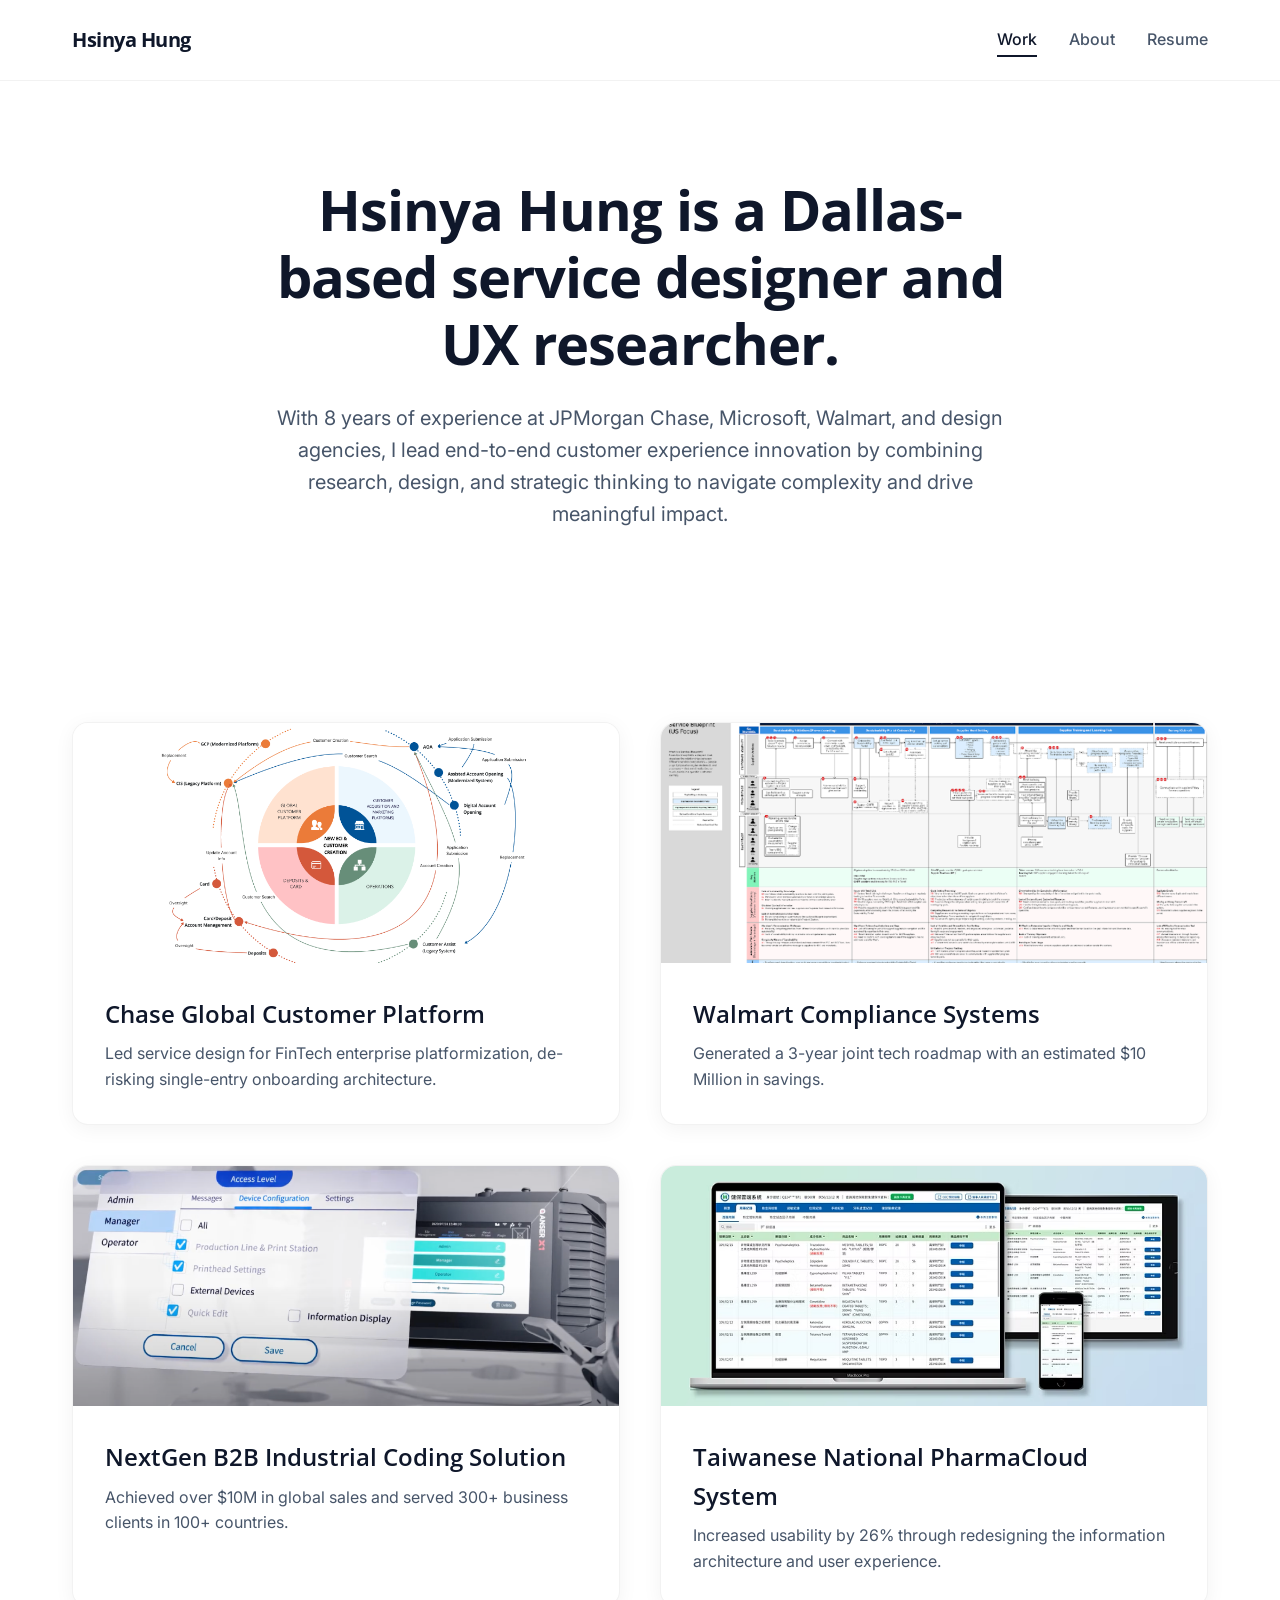
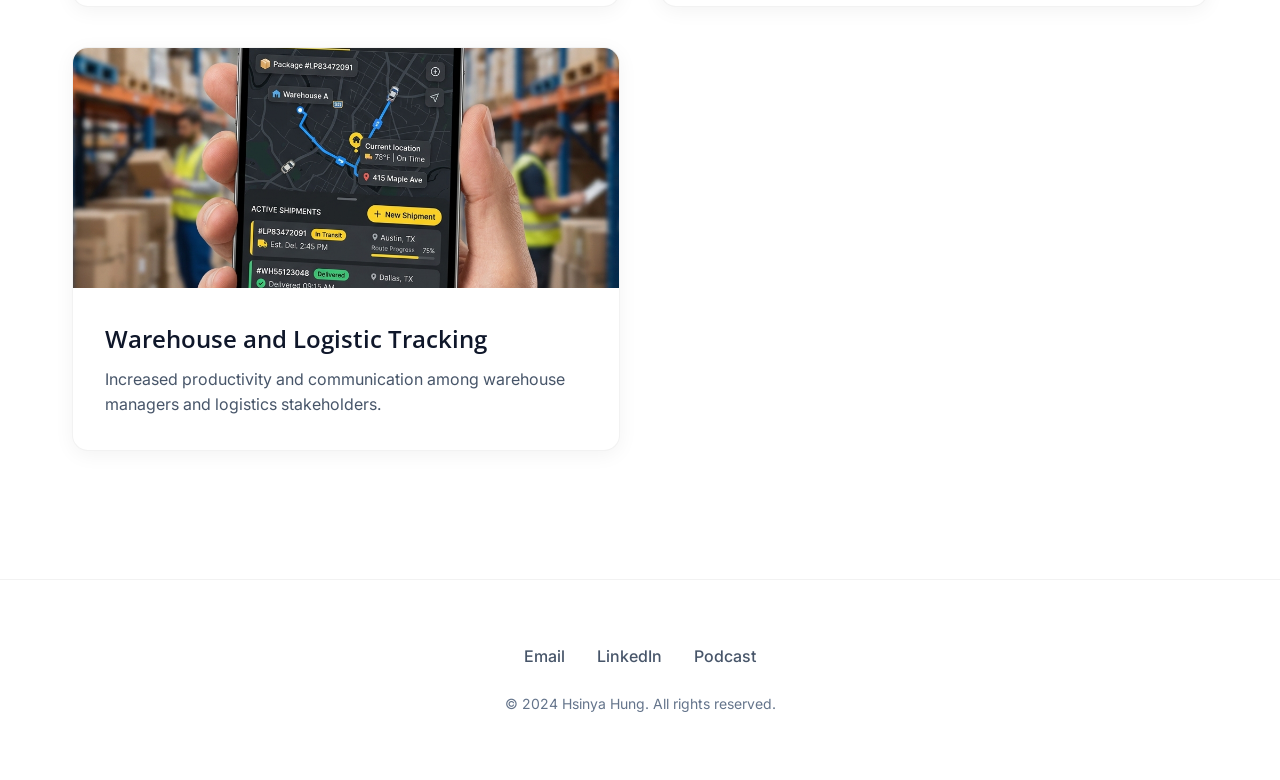
==== index.html @ bfd53eb6 "Update PharmaCloud project thumbnail" ====
<!DOCTYPE html>
<html lang="en">

<head>
    <meta charset="UTF-8">
    <meta name="viewport" content="width=device-width, initial-scale=1.0">
    <title>Hsinya Hung | Portfolio Website</title>
    <meta name="description" content="Hsinya Hung - Mixed-methods UX researcher and strategist.">
    <link rel="stylesheet" href="styles.css">
</head>

<body>
    <header>
        <div class="nav-container">
            <a href="index.html" class="logo">Hsinya Hung</a>
            <nav class="nav-links">
                <a href="index.html" class="active">Work</a>
                <a href="about.html">About</a>
                <a href="https://drive.google.com/file/d/1snLUCHwC4ZT3te1yVTYGk35-PW96YWZs/view?usp=sharing"
                    target="_blank" rel="noopener noreferrer">Resume</a>
            </nav>
        </div>
    </header>

    <main>
        <section class="hero fade-in">
            <h1>Hsinya Hung is a Dallas-based service designer and UX researcher.</h1>
            <p>With 8 years of experience at JPMorgan Chase, Microsoft, Walmart, and design agencies, I lead end-to-end
                customer experience innovation by combining research, design, and strategic thinking to navigate
                complexity and drive meaningful impact.</p>
        </section>

        <section class="container fade-in">
            <div class="portfolio-grid">
                <!-- Project 6: UCI Strategy -->
                <a href="uci-strategy.html" class="project-card">
                    <img src="assets/chase-gcp.png" alt="Chase Global Customer Platform" class="project-image">
                    <div class="project-content">
                        <h3 class="project-title">Chase Global Customer Platform</h3>
                        <p class="project-desc">Led service design for FinTech enterprise platformization, de-risking
                            single-entry onboarding architecture.</p>
                    </div>
                </a>

                <!-- Project 1 -->
                <a href="https://drive.google.com/file/d/1PjxdSar1yZKbHIaFroYJktK1mLUILFM4/view?usp=sharing" class="project-card" target="_blank">
                    <img src="assets/walmart-compliance.png" alt="Walmart Compliance Systems" class="project-image">
                    <div class="project-content">
                        <h3 class="project-title">Walmart Compliance Systems</h3>
                        <p class="project-desc">Generated a 3-year joint tech roadmap with an estimated $10 Million in
                            savings.</p>
                    </div>
                </a>



                <!-- Project 3 -->
                <a href="https://drive.google.com/file/d/1v_zuG3N-rUSmwX8KwniSmXujkf8TJ2_b/view?usp=sharing" target="_blank"
                    class="project-card">
                    <img src="assets/Anser X1 Coding.png" alt="Redesigning the NextGen B2B Industrial Coding Solution"
                        class="project-image">
                    <div class="project-content">
                        <h3 class="project-title">NextGen B2B Industrial Coding Solution</h3>
                        <p class="project-desc">Achieved over $10M in global sales and served 300+ business clients in
                            100+ countries.</p>
                    </div>
                </a>

                <!-- Project 4 -->
                <a href="https://hsinya0126.wixsite.com/mysite/nhi-pharmacloud-medicine-system" class="project-card">
                    <img src="assets/NHI PharmaCloud.png"
                        alt="Improving Usability of the Taiwanese National PharmaCloud System" class="project-image">
                    <div class="project-content">
                        <h3 class="project-title">Taiwanese National PharmaCloud System</h3>
                        <p class="project-desc">Increased usability by 26% through redesigning the information
                            architecture and user experience.</p>
                    </div>
                </a>

                <!-- Project 5 -->
                <a href="https://hsinya0126.wixsite.com/mysite/logistic-tracking-system-design" class="project-card">
                    <img src="assets/project5.png" alt="Building Mobile Solutions for Warehouse and Logistic Tracking"
                        class="project-image">
                    <div class="project-content">
                        <h3 class="project-title">Warehouse and Logistic Tracking</h3>
                        <p class="project-desc">Increased productivity and communication among warehouse managers and
                            logistics stakeholders.</p>
                    </div>
                </a>
            </div>
        </section>
    </main>

    <footer>
        <div class="social-links">
            <a href="mailto:hsinya0126@gmail.com">Email</a>
            <a href="https://www.linkedin.com/in/hsinya-hung/" target="_blank" rel="noopener noreferrer">LinkedIn</a>
            <a href="https://podcasts.apple.com/tw/podcast/%E8%A8%AD%E8%A8%88%E9%81%8A%E7%89%A7-design-nomads/id1508967934"
                target="_blank" rel="noopener noreferrer">Podcast</a>
        </div>
        <p class="copyright">&copy; 2024 Hsinya Hung. All rights reserved.</p>
    </footer>

    <script src="script.js"></script>
</body>

</html>
---- styles.css ----
@import url('https://fonts.googleapis.com/css2?family=Inter:wght@300;400;500;600;700&family=Open+Sans:wght@400;600;700&display=swap');

:root {
  --primary-color: #0f172a; /* Slate 900 */
  --secondary-color: #475569; /* Slate 600 */
  --bg-color: #ffffff;
  --bg-subtle: #f8fafc; /* Slate 50 */
  --accent-color: #3b82f6; /* Blue 500 */
  --text-main: #0f172a;
  --text-muted: #64748b;
  --transition: all 0.3s cubic-bezier(0.4, 0, 0.2, 1);
  --max-width: 1200px;
}

* {
  box-sizing: border-box;
  margin: 0;
  padding: 0;
}

html {
  scroll-behavior: smooth;
}

body {
  font-family: 'Inter', sans-serif;
  background-color: var(--bg-color);
  color: var(--text-main);
  line-height: 1.6;
  -webkit-font-smoothing: antialiased;
}

a {
  color: inherit;
  text-decoration: none;
  transition: var(--transition);
}

ul {
  list-style: none;
}

img {
  max-width: 100%;
  height: auto;
  display: block;
}

/* Header & Navigation */
header {
  position: fixed;
  top: 0;
  left: 0;
  width: 100%;
  background: rgba(255, 255, 255, 0.9);
  backdrop-filter: blur(10px);
  z-index: 1000;
  border-bottom: 1px solid rgba(0, 0, 0, 0.05);
}

.nav-container {
  display: flex;
  justify-content: space-between;
  align-items: center;
  max-width: var(--max-width);
  margin: 0 auto;
  padding: 1.5rem 2rem;
}

.logo {
  font-family: 'Open Sans', sans-serif;
  font-size: 1.25rem;
  font-weight: 700;
  letter-spacing: -0.5px;
}

.nav-links {
  display: flex;
  gap: 2rem;
}

.nav-links a {
  font-weight: 500;
  font-size: 1rem;
  color: var(--secondary-color);
  position: relative;
}

.nav-links a:hover, .nav-links a.active {
  color: var(--primary-color);
}

.nav-links a::after {
  content: '';
  position: absolute;
  width: 0;
  height: 2px;
  bottom: -4px;
  left: 0;
  background-color: var(--primary-color);
  transition: var(--transition);
}

.nav-links a:hover::after, .nav-links a.active::after {
  width: 100%;
}

/* Main Layout */
main {
  padding-top: 5rem;
}

.container {
  max-width: var(--max-width);
  margin: 0 auto;
  padding: 4rem 2rem;
}

/* Hero Section */
.hero {
  padding: 6rem 2rem;
  max-width: 800px;
  margin: 0 auto;
  text-align: center;
}

.hero h1 {
  font-family: 'Open Sans', sans-serif;
  font-size: 3.5rem;
  font-weight: 700;
  line-height: 1.2;
  margin-bottom: 1.5rem;
  letter-spacing: -1px;
}

.hero p {
  font-size: 1.25rem;
  color: var(--secondary-color);
  margin-bottom: 2rem;
}

/* Portfolio Section */
.portfolio-grid {
  display: grid;
  grid-template-columns: repeat(2, 1fr);
  gap: 2.5rem;
}

.project-card {
  background: var(--bg-color);
  border-radius: 16px;
  overflow: hidden;
  box-shadow: 0 4px 20px rgba(0, 0, 0, 0.05);
  transition: var(--transition);
  cursor: pointer;
  border: 1px solid rgba(0, 0, 0, 0.05);
}

.project-card:hover {
  transform: translateY(-8px);
  box-shadow: 0 12px 30px rgba(0, 0, 0, 0.1);
}

.project-image {
  width: 100%;
  height: 240px;
  object-fit: cover;
  background-color: var(--bg-subtle);
}

.project-content {
  padding: 2rem;
}

.project-title {
  font-family: 'Open Sans', sans-serif;
  font-size: 1.5rem;
  font-weight: 600;
  margin-bottom: 0.5rem;
}

.project-desc {
  color: var(--secondary-color);
  font-size: 1rem;
}

/* About Page */
.about-hero {
  display: grid;
  grid-template-columns: 1fr 1fr;
  gap: 4rem;
  align-items: center;
}

.about-text h1 {
  font-family: 'Open Sans', sans-serif;
  font-size: 3rem;
  margin-bottom: 1.5rem;
  letter-spacing: -1px;
}

.about-text p {
  font-size: 1.125rem;
  color: var(--secondary-color);
  margin-bottom: 1.5rem;
}

.about-image {
  border-radius: 20px;
  overflow: hidden;
  box-shadow: 0 20px 40px rgba(0,0,0,0.1);
}

/* Skills Section */
.skills-section {
  padding: 4rem 0;
  border-top: 1px solid rgba(0,0,0,0.1);
  margin-top: 4rem;
}

.skills-grid {
  display: grid;
  grid-template-columns: repeat(auto-fit, minmax(200px, 1fr));
  gap: 3rem;
  margin-top: 3rem;
}

.skill-category h3 {
  font-family: 'Open Sans', sans-serif;
  font-size: 1.25rem;
  font-weight: 600;
  margin-bottom: 1.5rem;
  color: var(--primary-color);
  text-transform: uppercase;
  letter-spacing: 1px;
  font-size: 0.875rem;
}

.skill-category ul li {
  color: var(--secondary-color);
  margin-bottom: 0.75rem;
}

/* Footer */
footer {
  padding: 4rem 2rem;
  text-align: center;
  border-top: 1px solid rgba(0, 0, 0, 0.05);
  margin-top: 4rem;
}

.social-links {
  display: flex;
  justify-content: center;
  gap: 2rem;
  margin-bottom: 1.5rem;
}

.social-links a {
  font-weight: 500;
  color: var(--secondary-color);
}

.social-links a:hover {
  color: var(--primary-color);
}

.copyright {
  color: var(--text-muted);
  font-size: 0.875rem;
}

/* Responsive */
@media (max-width: 768px) {
  .hero h1 {
    font-size: 2.5rem;
  }
  .about-hero {
    grid-template-columns: 1fr;
  }
  .nav-links {
    display: none; /* Add a hamburger menu in script later if needed */
  }
  .portfolio-grid {
    grid-template-columns: 1fr;
  }
}

/* Animations */
.fade-in {
  opacity: 0;
  transform: translateY(20px);
  transition: opacity 0.6s ease-out, transform 0.6s ease-out;
}

.fade-in.visible {
  opacity: 1;
  transform: translateY(0);
}

/* Case Study Styles */
.case-study-content {
  max-width: 800px;
  margin: 0 auto;
}

.case-study-header {
  margin-bottom: 3rem;
  text-align: center;
}

.case-study-header h1 {
  font-family: 'Open Sans', sans-serif;
  font-size: 2.5rem;
  margin-bottom: 1rem;
  line-height: 1.2;
}

.case-study-meta {
  color: var(--secondary-color);
  font-size: 1.125rem;
  margin-bottom: 2rem;
}

.case-study-hero-img {
  width: 100%;
  border-radius: 16px;
  box-shadow: 0 10px 30px rgba(0,0,0,0.1);
  margin-bottom: 3rem;
}

.case-study-body h2 {
  font-family: 'Open Sans', sans-serif;
  font-size: 2rem;
  color: var(--primary-color);
  margin-top: 3rem;
  margin-bottom: 1rem;
}

.case-study-body h3 {
  font-family: 'Open Sans', sans-serif;
  font-size: 1.5rem;
  color: var(--primary-color);
  margin-top: 2rem;
  margin-bottom: 1rem;
}

.case-study-body p {
  margin-bottom: 1.5rem;
  font-size: 1.125rem;
  color: var(--secondary-color);
}

.case-study-body ul {
  list-style: disc;
  margin-left: 1.5rem;
  margin-bottom: 2rem;
}

.case-study-body li {
  margin-bottom: 0.75rem;
  font-size: 1.125rem;
  color: var(--secondary-color);
}

.case-study-table {
  width: 100%;
  border-collapse: collapse;
  margin-top: 2rem;
  margin-bottom: 3rem;
}

.case-study-table th, .case-study-table td {
  border: 1px solid rgba(0,0,0,0.1);
  padding: 1rem;
  text-align: left;
}

.case-study-table th {
  background-color: var(--bg-subtle);
  font-family: 'Open Sans', sans-serif;
  font-weight: 600;
  color: var(--primary-color);
}

.table-responsive {
  overflow-x: auto;
}
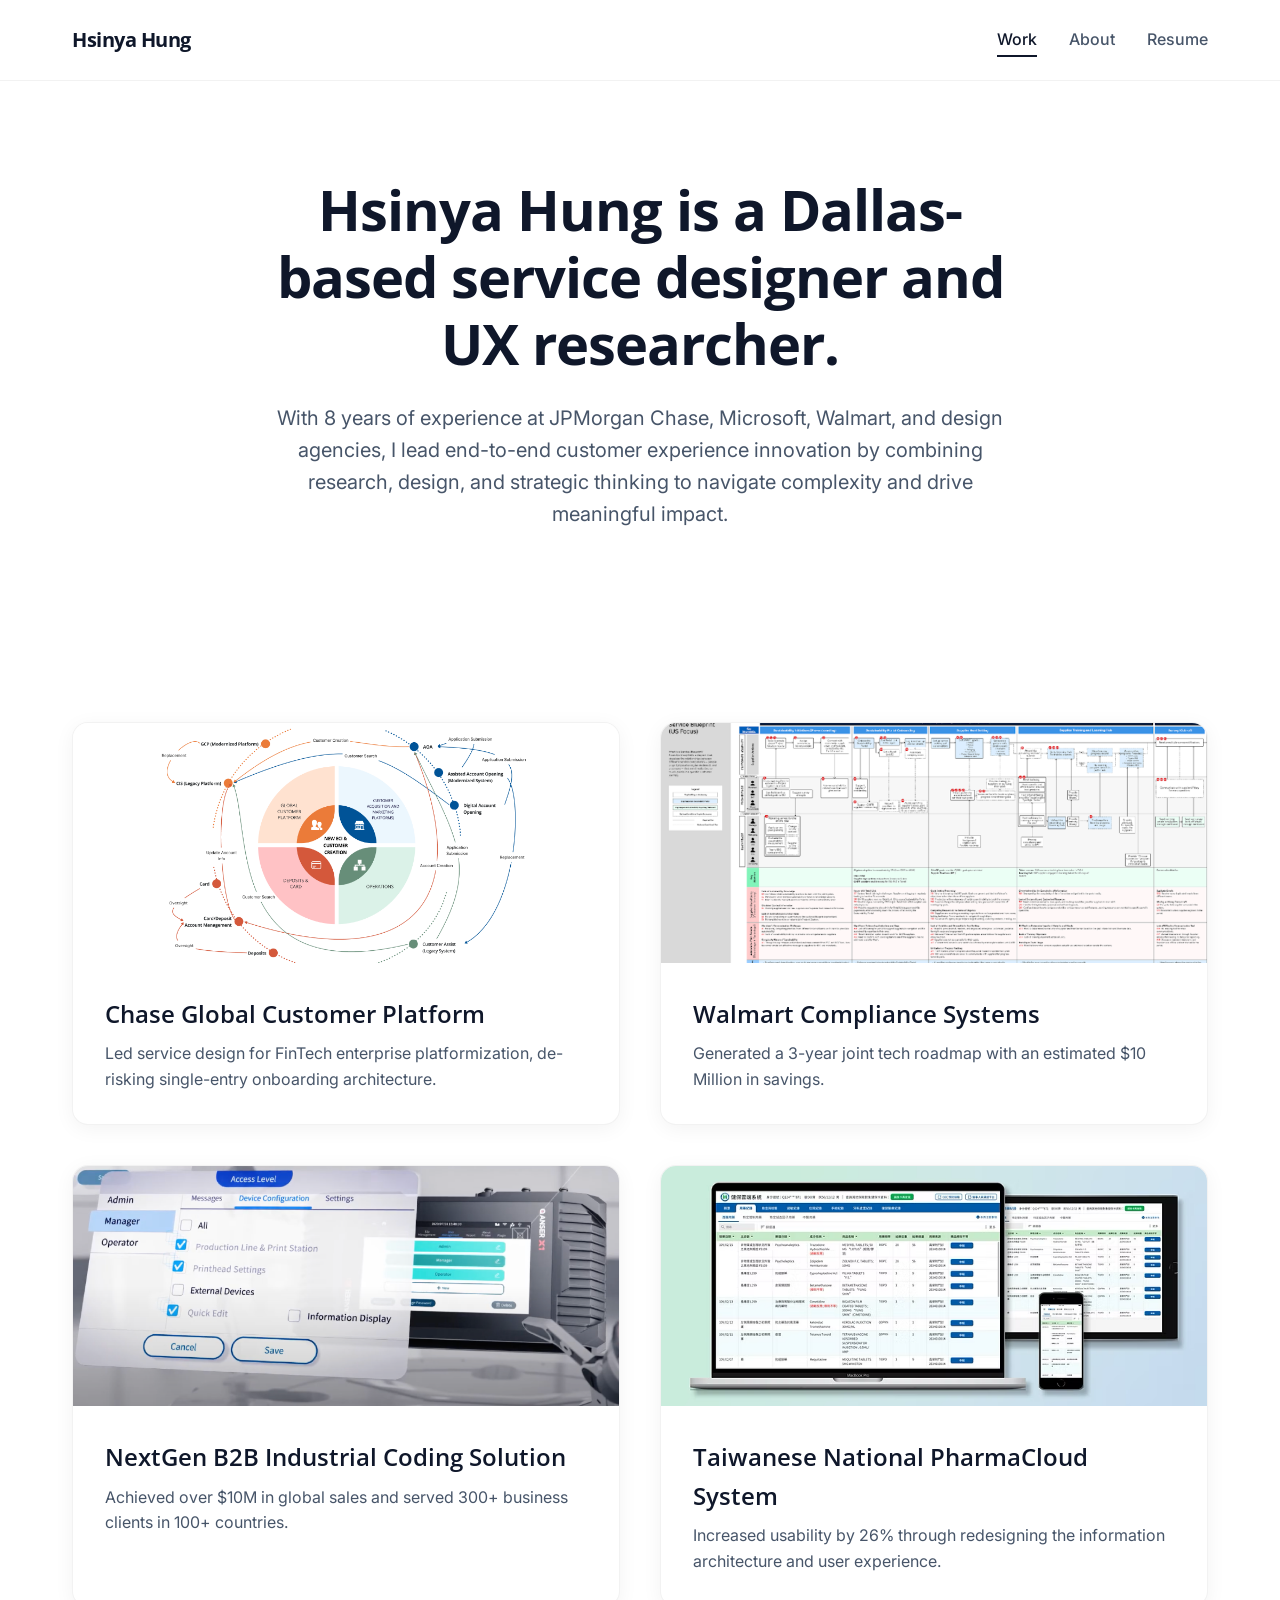
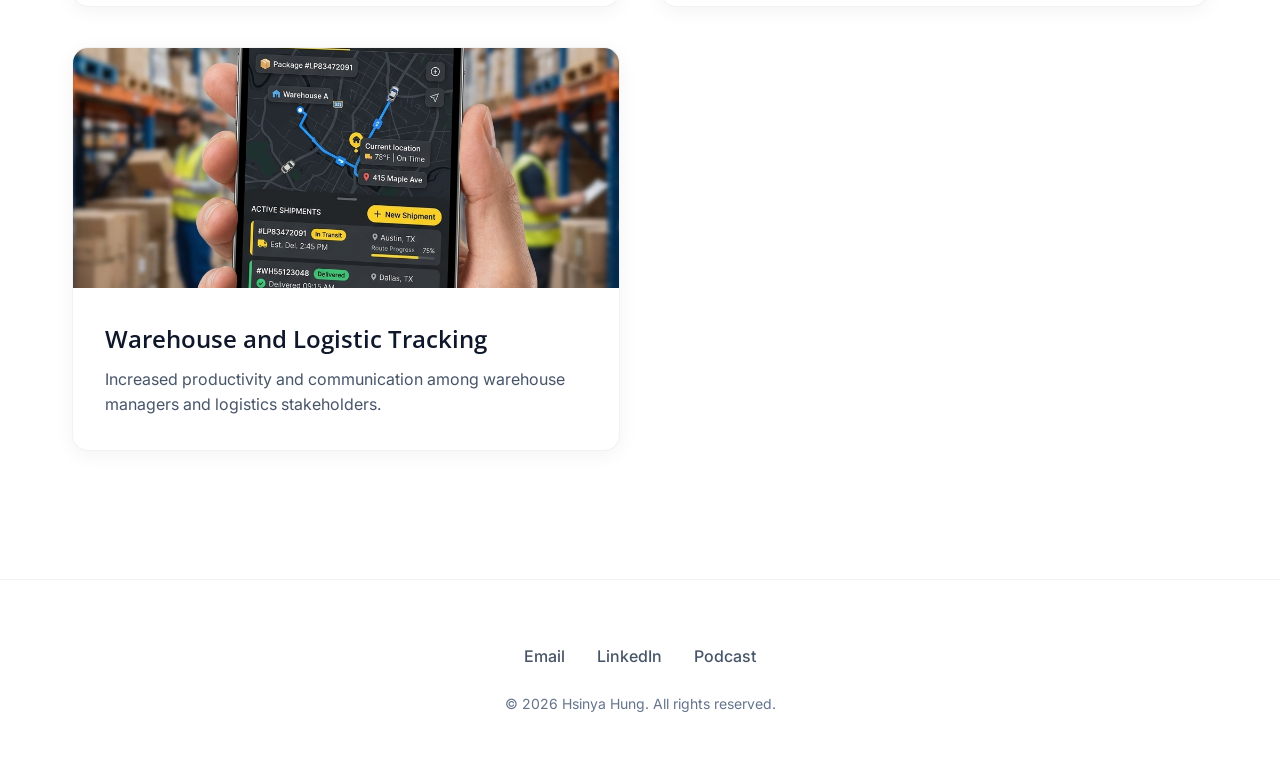
==== commit 4fc43d93: "Update copyright year to 2026" ====
--- a/index.html
+++ b/index.html
@@ -98,7 +98,7 @@
             <a href="https://podcasts.apple.com/tw/podcast/%E8%A8%AD%E8%A8%88%E9%81%8A%E7%89%A7-design-nomads/id1508967934"
                 target="_blank" rel="noopener noreferrer">Podcast</a>
         </div>
-        <p class="copyright">&copy; 2024 Hsinya Hung. All rights reserved.</p>
+        <p class="copyright">&copy; 2026 Hsinya Hung. All rights reserved.</p>
     </footer>
 
     <script src="script.js"></script>
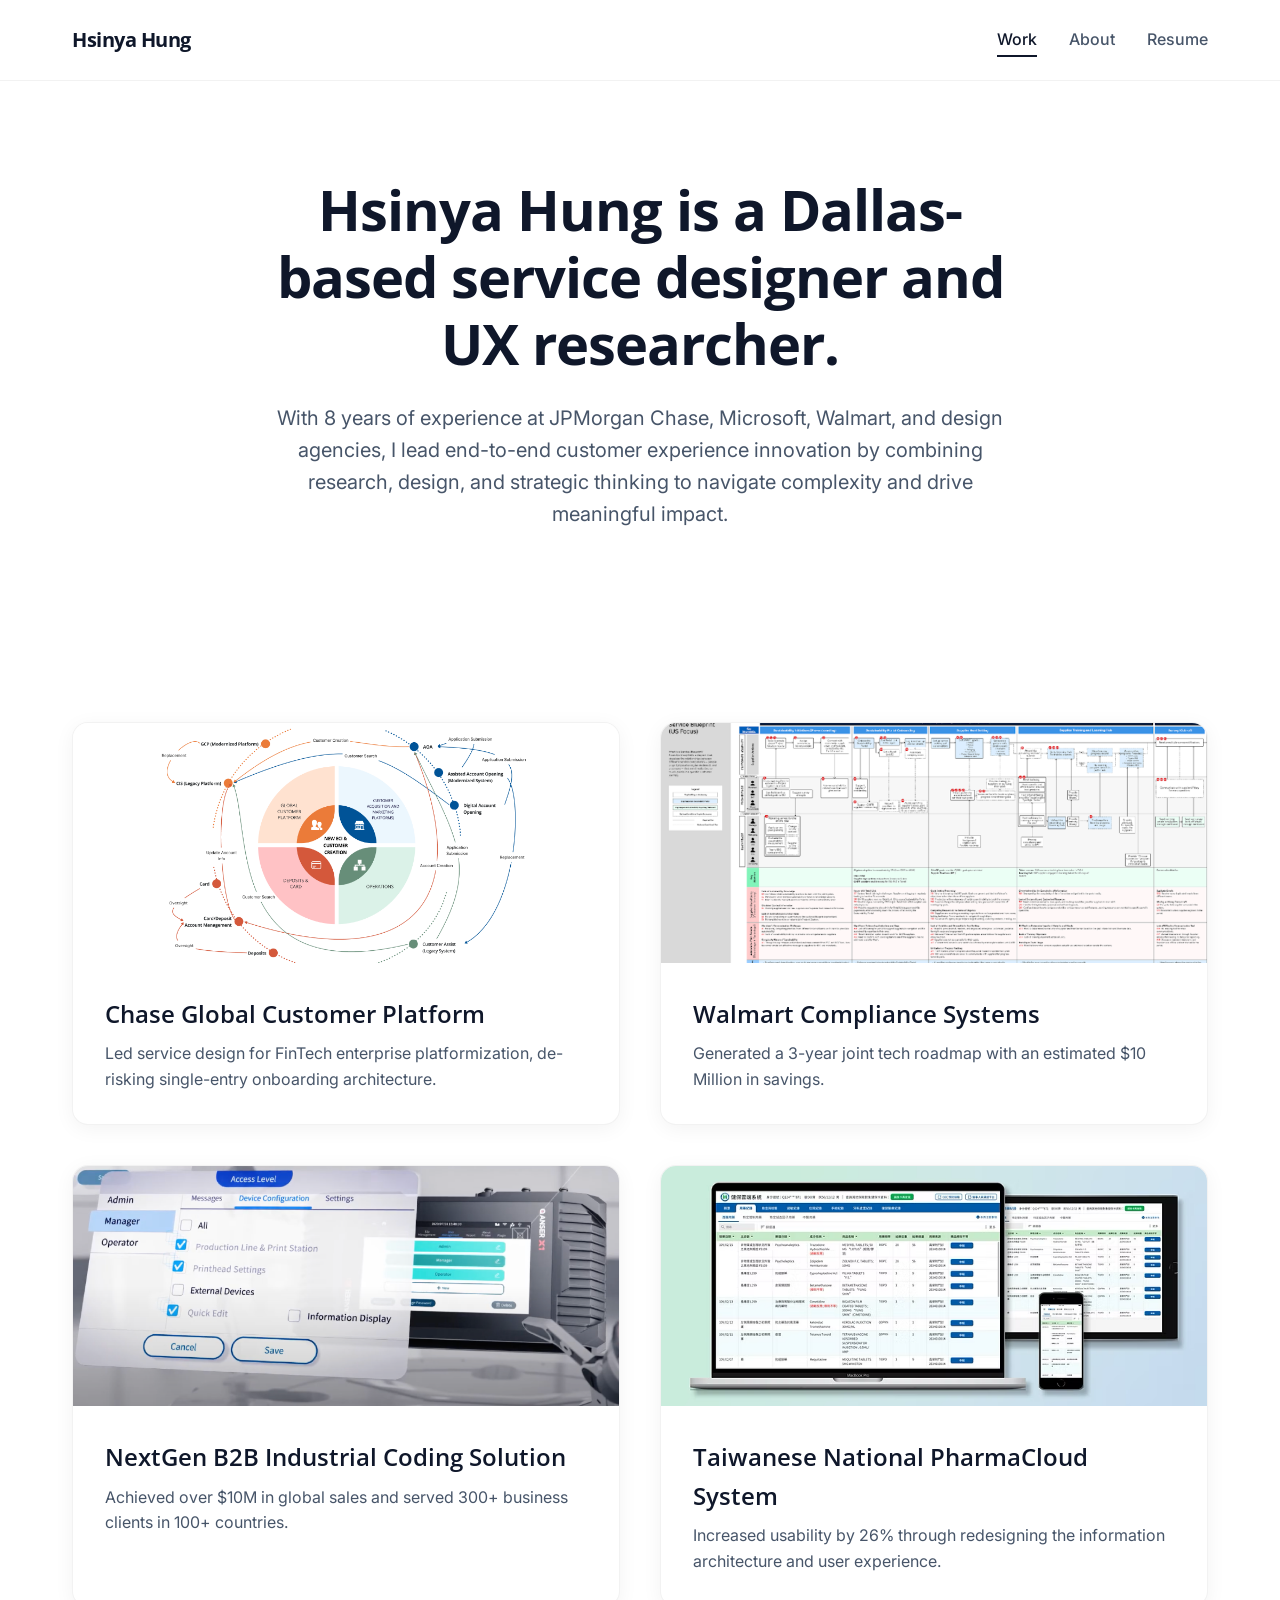
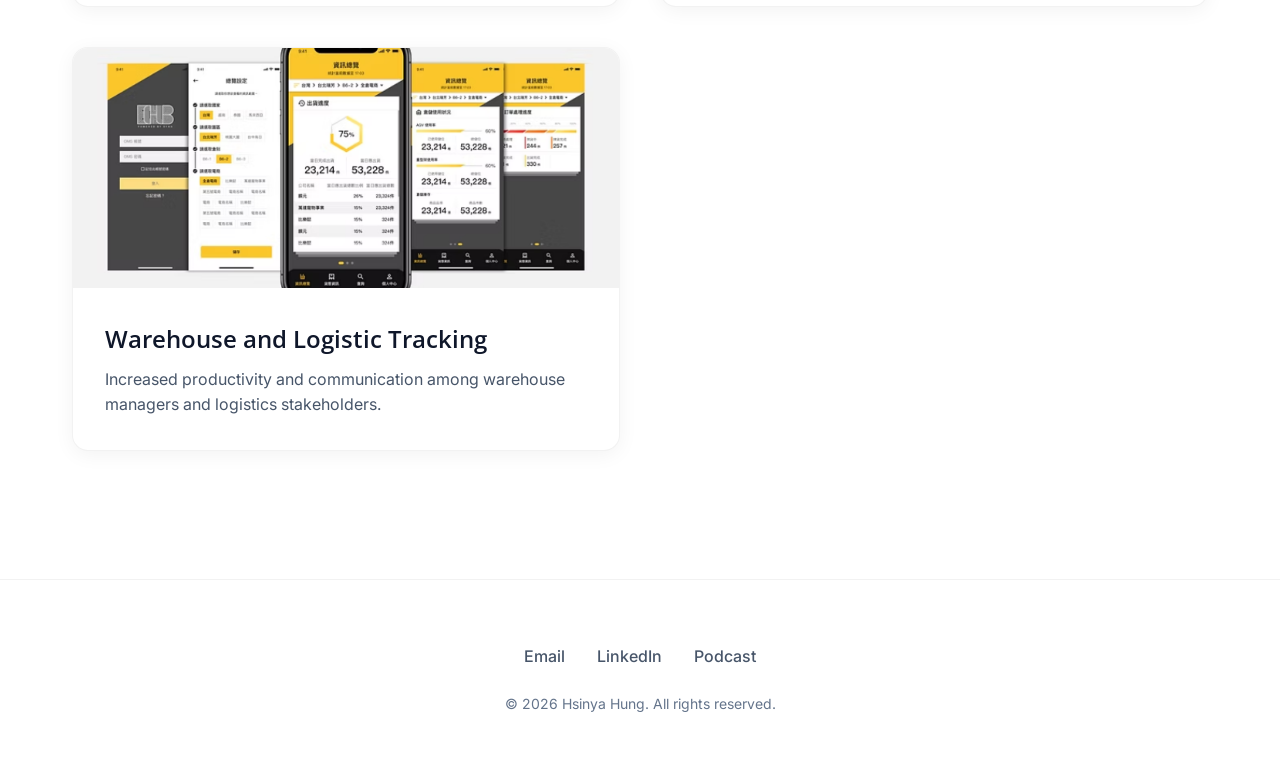
==== commit ae9137f7: "Update Warehouse and Logistic Tracking thumbnail" ====
--- a/index.html
+++ b/index.html
@@ -79,7 +79,7 @@
 
                 <!-- Project 5 -->
                 <a href="https://hsinya0126.wixsite.com/mysite/logistic-tracking-system-design" class="project-card">
-                    <img src="assets/project5.png" alt="Building Mobile Solutions for Warehouse and Logistic Tracking"
+                    <img src="assets/warehouse and logistic tracking.png" alt="Building Mobile Solutions for Warehouse and Logistic Tracking"
                         class="project-image">
                     <div class="project-content">
                         <h3 class="project-title">Warehouse and Logistic Tracking</h3>
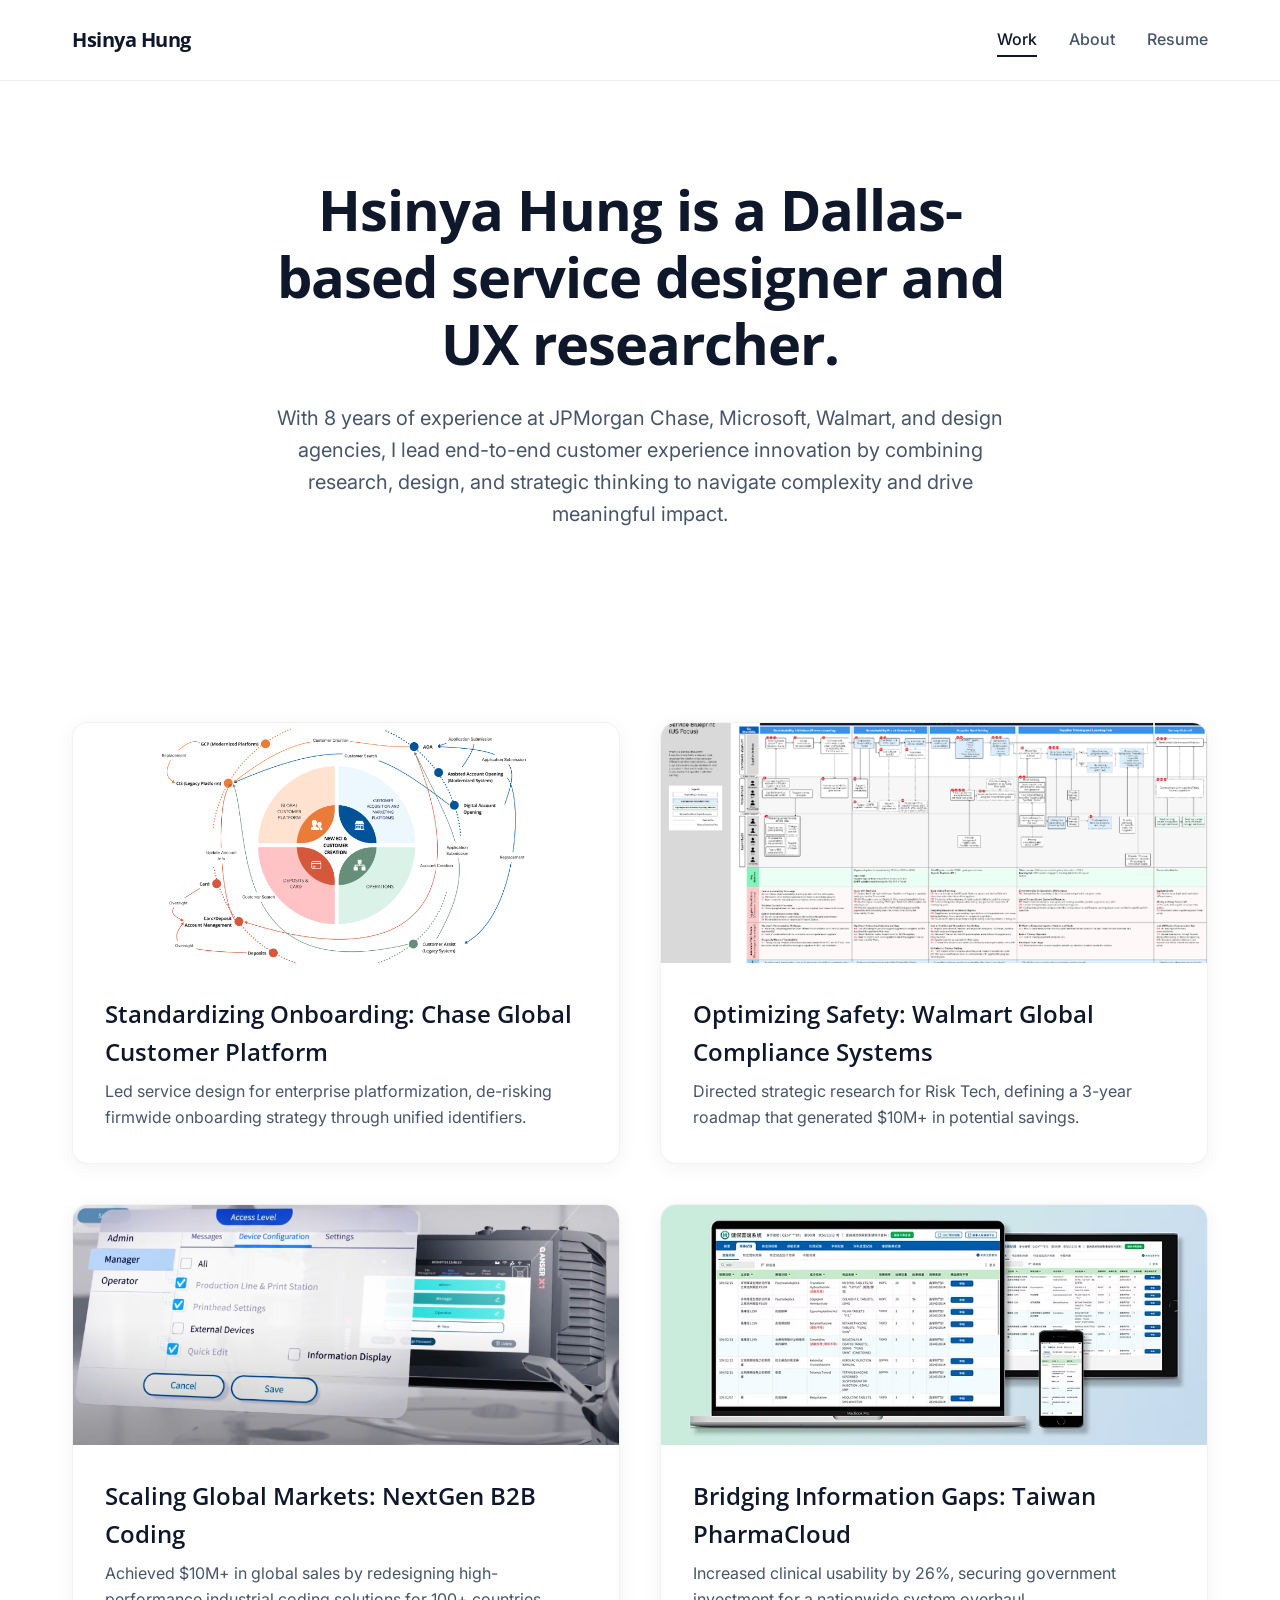
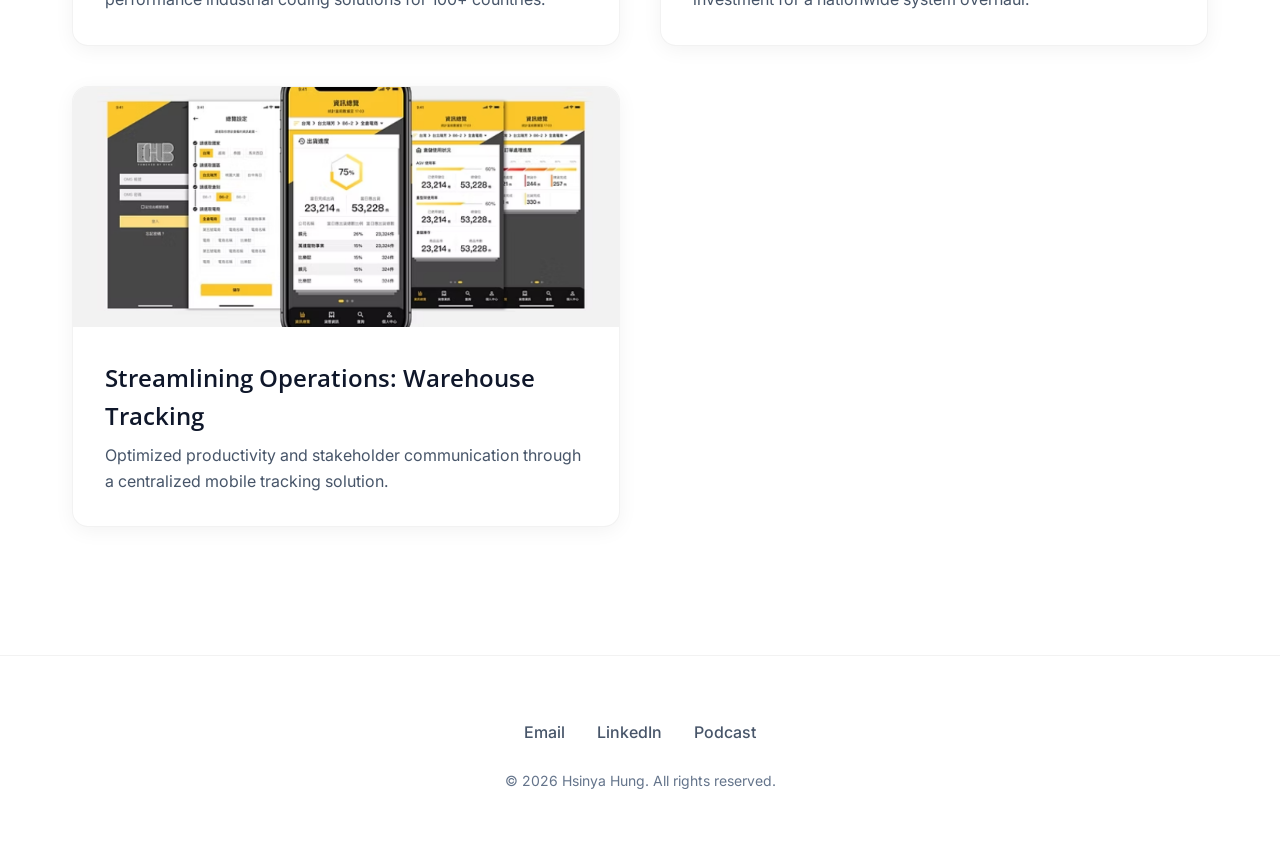
==== commit 82125e77: "Recreate PharmaCloud case study, polish content across portfolio, and update project links" ====
--- a/index.html
+++ b/index.html
@@ -32,59 +32,54 @@
 
         <section class="container fade-in">
             <div class="portfolio-grid">
-                <!-- Project 6: UCI Strategy -->
+                <!-- Project 1: Chase Strategy -->
                 <a href="uci-strategy.html" class="project-card">
                     <img src="assets/chase-gcp.png" alt="Chase Global Customer Platform" class="project-image">
                     <div class="project-content">
-                        <h3 class="project-title">Chase Global Customer Platform</h3>
-                        <p class="project-desc">Led service design for FinTech enterprise platformization, de-risking
-                            single-entry onboarding architecture.</p>
+                        <h3 class="project-title">Standardizing Onboarding: Chase Global Customer Platform</h3>
+                        <p class="project-desc">Led service design for enterprise platformization, de-risking firmwide onboarding strategy through unified identifiers.</p>
                     </div>
                 </a>
 
-                <!-- Project 1 -->
+                <!-- Project 2: Walmart Compliance -->
                 <a href="https://drive.google.com/file/d/1PjxdSar1yZKbHIaFroYJktK1mLUILFM4/view?usp=sharing" class="project-card" target="_blank">
                     <img src="assets/walmart-compliance.png" alt="Walmart Compliance Systems" class="project-image">
                     <div class="project-content">
-                        <h3 class="project-title">Walmart Compliance Systems</h3>
-                        <p class="project-desc">Generated a 3-year joint tech roadmap with an estimated $10 Million in
-                            savings.</p>
+                        <h3 class="project-title">Optimizing Safety: Walmart Global Compliance Systems</h3>
+                        <p class="project-desc">Directed strategic research for Risk Tech, defining a 3-year roadmap that generated $10M+ in potential savings.</p>
                     </div>
                 </a>
 
 
 
-                <!-- Project 3 -->
+                <!-- Project 3: B2B Industrial -->
                 <a href="https://drive.google.com/file/d/1v_zuG3N-rUSmwX8KwniSmXujkf8TJ2_b/view?usp=sharing" target="_blank"
                     class="project-card">
                     <img src="assets/Anser X1 Coding.png" alt="Redesigning the NextGen B2B Industrial Coding Solution"
                         class="project-image">
                     <div class="project-content">
-                        <h3 class="project-title">NextGen B2B Industrial Coding Solution</h3>
-                        <p class="project-desc">Achieved over $10M in global sales and served 300+ business clients in
-                            100+ countries.</p>
+                        <h3 class="project-title">Scaling Global Markets: NextGen B2B Coding</h3>
+                        <p class="project-desc">Achieved $10M+ in global sales by redesigning high-performance industrial coding solutions for 100+ countries.</p>
                     </div>
                 </a>
 
-                <!-- Project 4 -->
-                <a href="https://hsinya0126.wixsite.com/mysite/nhi-pharmacloud-medicine-system" class="project-card">
+                <!-- Project 4: PharmaCloud -->
+                <a href="pharmacloud.html" class="project-card">
                     <img src="assets/NHI PharmaCloud.png"
                         alt="Improving Usability of the Taiwanese National PharmaCloud System" class="project-image">
                     <div class="project-content">
-                        <h3 class="project-title">Taiwanese National PharmaCloud System</h3>
-                        <p class="project-desc">Increased usability by 26% through redesigning the information
-                            architecture and user experience.</p>
+                        <h3 class="project-title">Bridging Information Gaps: Taiwan PharmaCloud</h3>
+                        <p class="project-desc">Increased clinical usability by 26%, securing government investment for a nationwide system overhaul.</p>
                     </div>
                 </a>
 
-                <!-- Project 5 -->
+                <!-- Project 5: Warehouse & Logistics -->
                 <a href="https://hsinya0126.wixsite.com/mysite/logistic-tracking-system-design" class="project-card">
                     <img src="assets/warehouse and logistic tracking.png" alt="Building Mobile Solutions for Warehouse and Logistic Tracking"
                         class="project-image">
                     <div class="project-content">
-                        <h3 class="project-title">Warehouse and Logistic Tracking</h3>
-                        <p class="project-desc">Increased productivity and communication among warehouse managers and
-                            logistics stakeholders.</p>
+                        <h3 class="project-title">Streamlining Operations: Warehouse Tracking</h3>
+                        <p class="project-desc">Optimized productivity and stakeholder communication through a centralized mobile tracking solution.</p>
                     </div>
                 </a>
             </div>
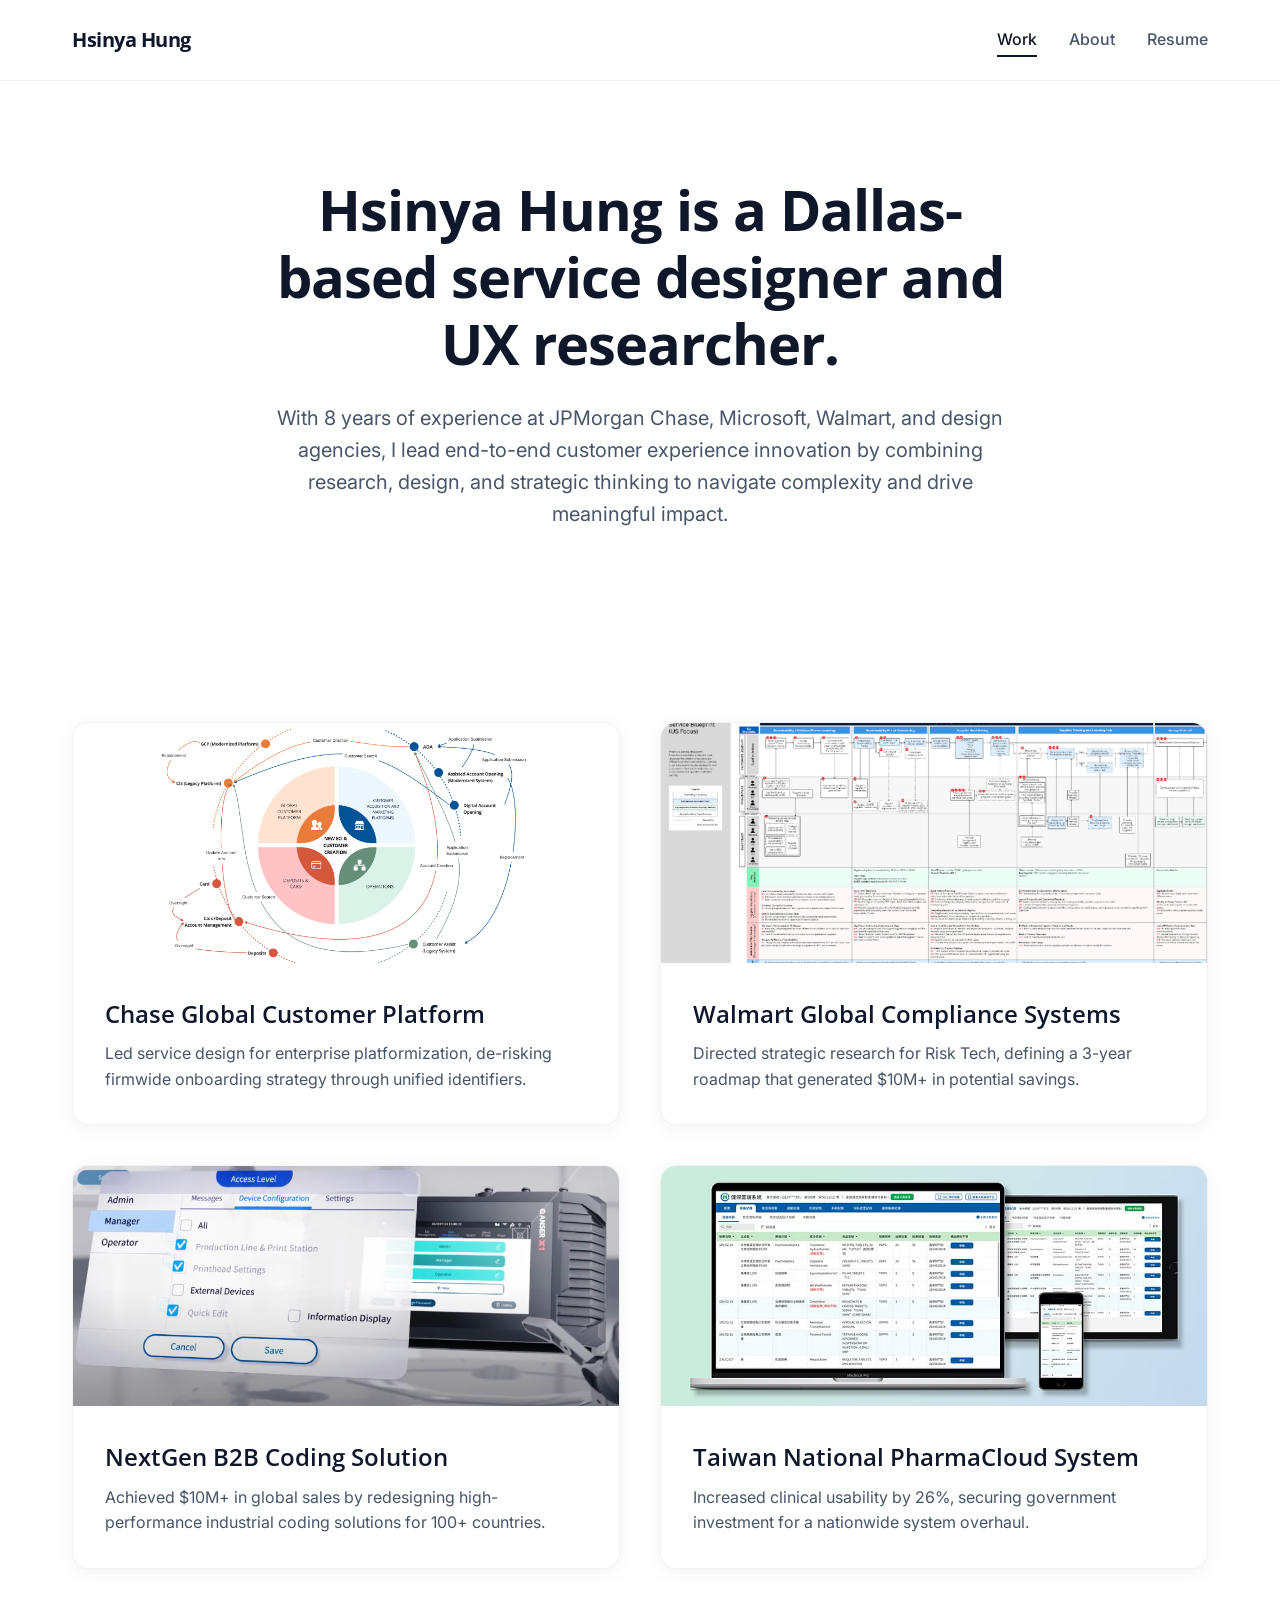
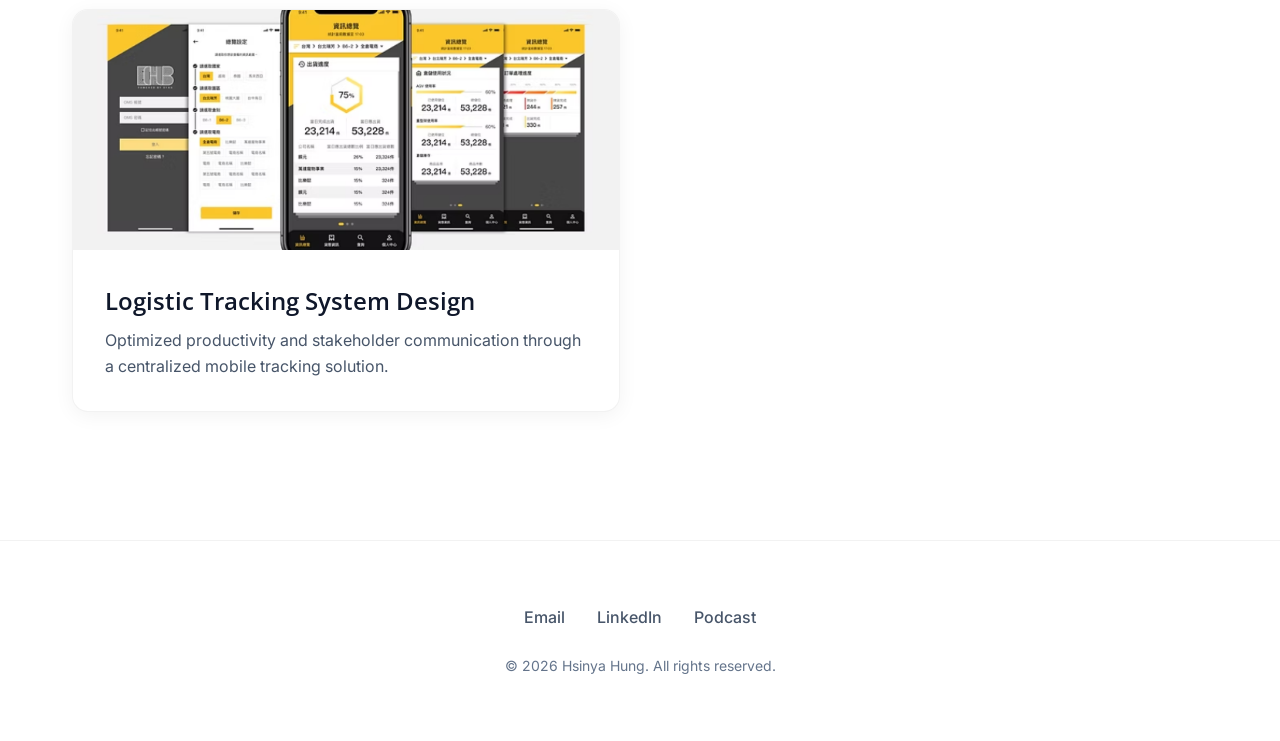
==== commit b4a1d934: "Simplify project headlines across the site" ====
--- a/index.html
+++ b/index.html
@@ -36,7 +36,7 @@
                 <a href="uci-strategy.html" class="project-card">
                     <img src="assets/chase-gcp.png" alt="Chase Global Customer Platform" class="project-image">
                     <div class="project-content">
-                        <h3 class="project-title">Standardizing Onboarding: Chase Global Customer Platform</h3>
+                        <h3 class="project-title">Chase Global Customer Platform</h3>
                         <p class="project-desc">Led service design for enterprise platformization, de-risking firmwide onboarding strategy through unified identifiers.</p>
                     </div>
                 </a>
@@ -45,7 +45,7 @@
                 <a href="https://drive.google.com/file/d/1PjxdSar1yZKbHIaFroYJktK1mLUILFM4/view?usp=sharing" class="project-card" target="_blank">
                     <img src="assets/walmart-compliance.png" alt="Walmart Compliance Systems" class="project-image">
                     <div class="project-content">
-                        <h3 class="project-title">Optimizing Safety: Walmart Global Compliance Systems</h3>
+                        <h3 class="project-title">Walmart Global Compliance Systems</h3>
                         <p class="project-desc">Directed strategic research for Risk Tech, defining a 3-year roadmap that generated $10M+ in potential savings.</p>
                     </div>
                 </a>
@@ -58,7 +58,7 @@
                     <img src="assets/Anser X1 Coding.png" alt="Redesigning the NextGen B2B Industrial Coding Solution"
                         class="project-image">
                     <div class="project-content">
-                        <h3 class="project-title">Scaling Global Markets: NextGen B2B Coding</h3>
+                        <h3 class="project-title">NextGen B2B Coding Solution</h3>
                         <p class="project-desc">Achieved $10M+ in global sales by redesigning high-performance industrial coding solutions for 100+ countries.</p>
                     </div>
                 </a>
@@ -68,17 +68,17 @@
                     <img src="assets/NHI PharmaCloud.png"
                         alt="Improving Usability of the Taiwanese National PharmaCloud System" class="project-image">
                     <div class="project-content">
-                        <h3 class="project-title">Bridging Information Gaps: Taiwan PharmaCloud</h3>
+                        <h3 class="project-title">Taiwan National PharmaCloud System</h3>
                         <p class="project-desc">Increased clinical usability by 26%, securing government investment for a nationwide system overhaul.</p>
                     </div>
                 </a>
 
                 <!-- Project 5: Warehouse & Logistics -->
-                <a href="https://hsinya0126.wixsite.com/mysite/logistic-tracking-system-design" class="project-card">
+                <a href="logistic-tracking.html" class="project-card">
                     <img src="assets/warehouse and logistic tracking.png" alt="Building Mobile Solutions for Warehouse and Logistic Tracking"
                         class="project-image">
                     <div class="project-content">
-                        <h3 class="project-title">Streamlining Operations: Warehouse Tracking</h3>
+                        <h3 class="project-title">Logistic Tracking System Design</h3>
                         <p class="project-desc">Optimized productivity and stakeholder communication through a centralized mobile tracking solution.</p>
                     </div>
                 </a>
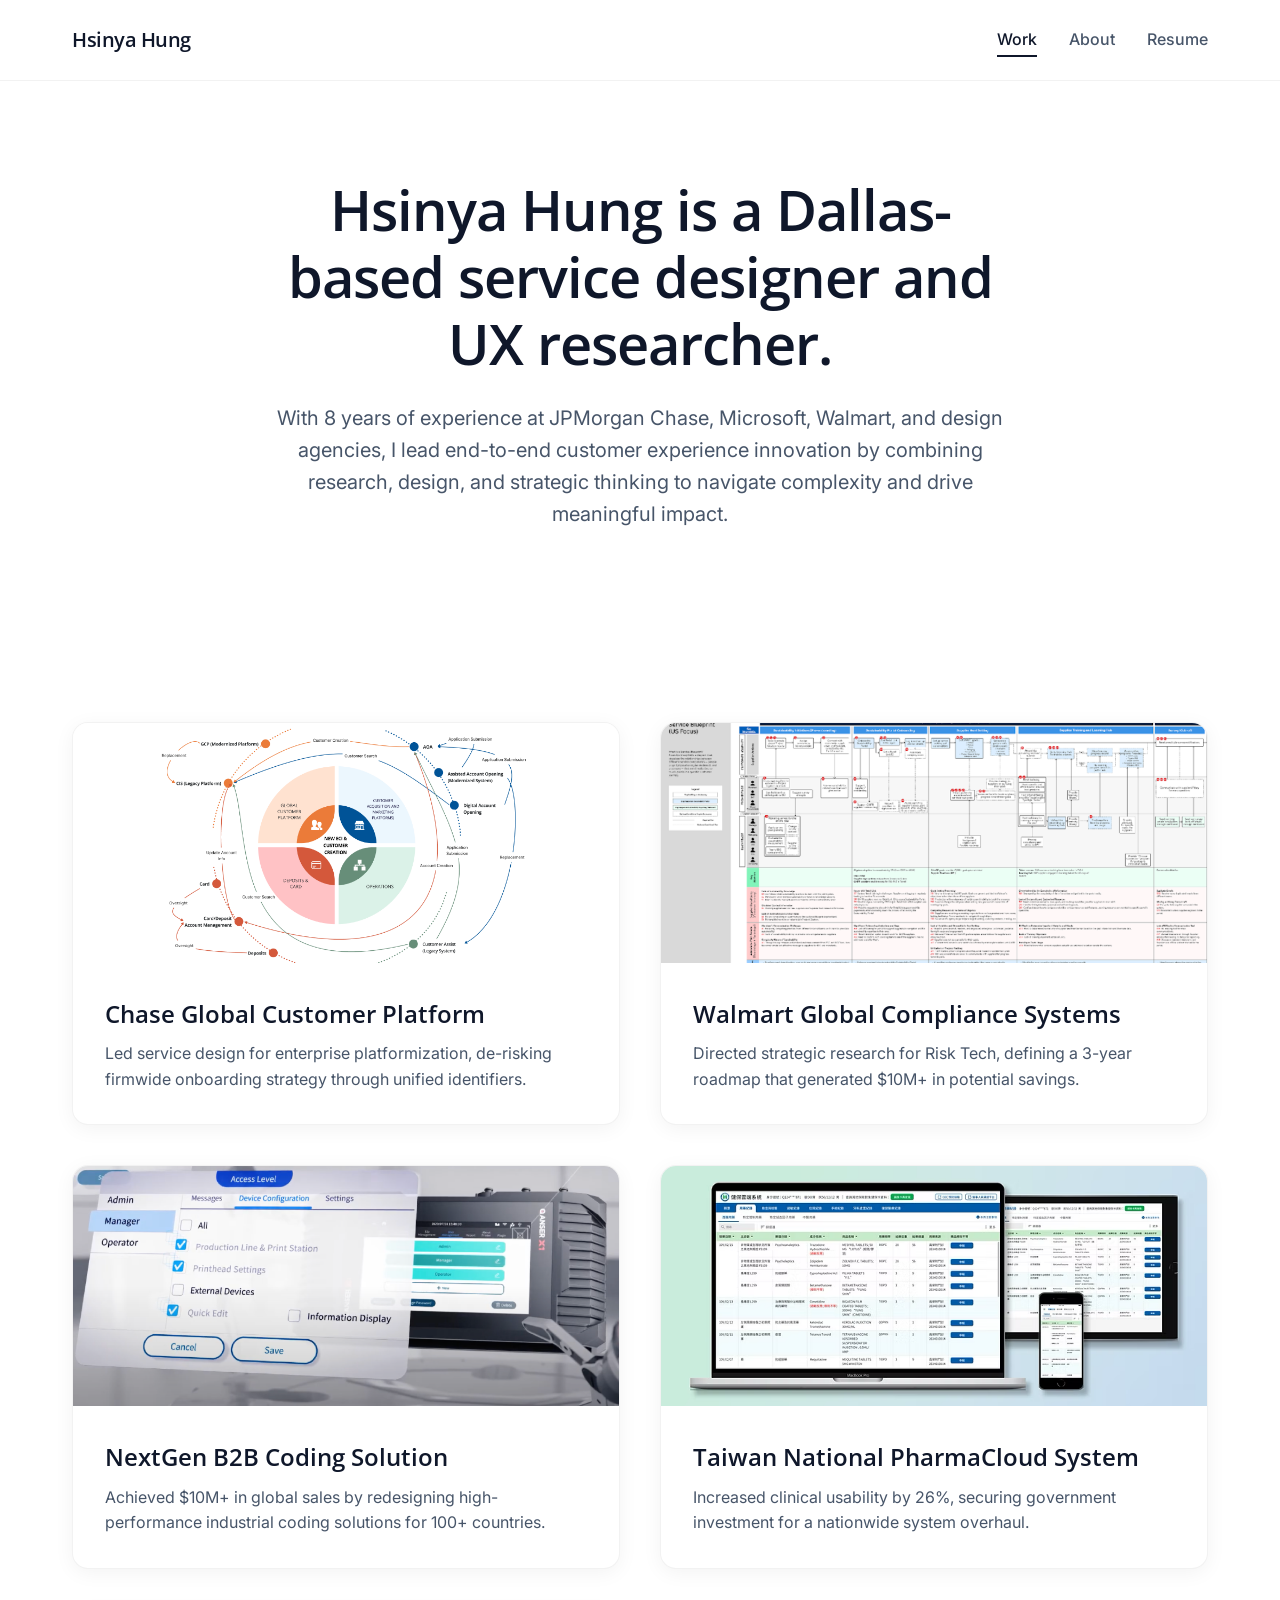
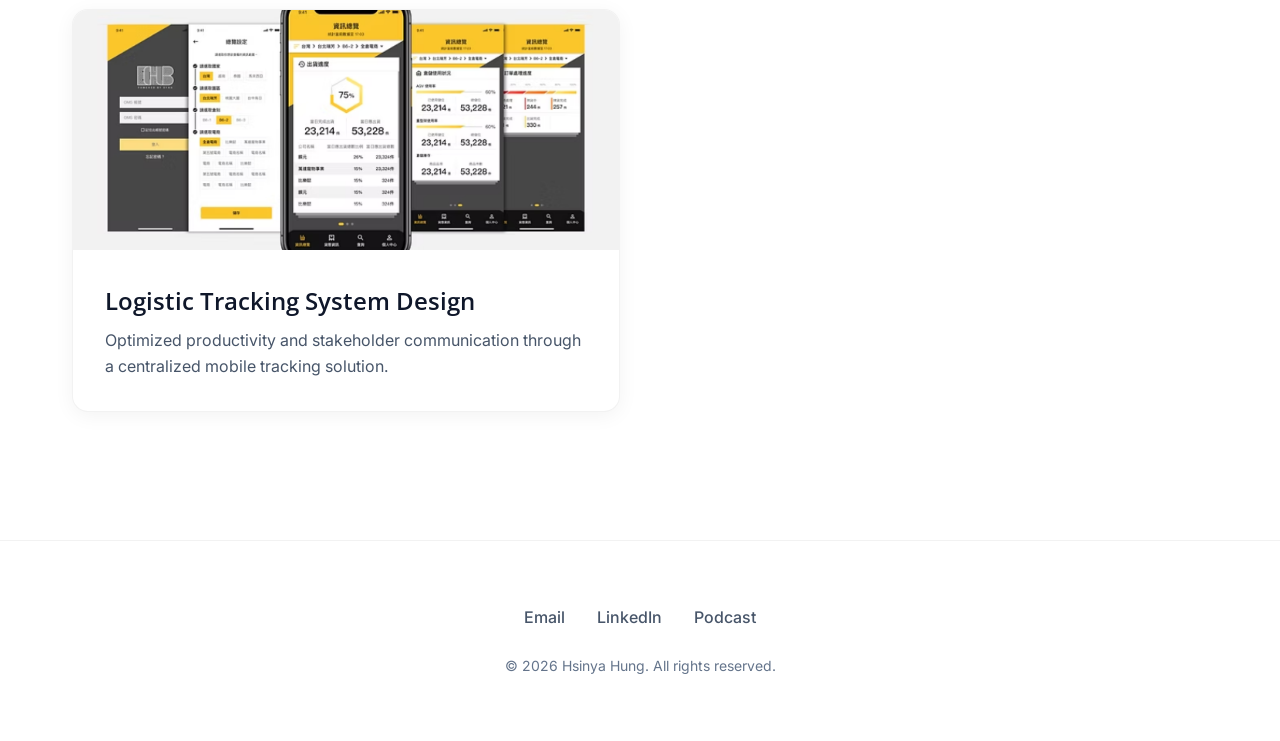
==== commit 0a041a2b: "Fix profile photo loading and optimize project card animations for better visibility" ====
--- a/index.html
+++ b/index.html
@@ -30,10 +30,10 @@
                 complexity and drive meaningful impact.</p>
         </section>
 
-        <section class="container fade-in">
+        <section class="container">
             <div class="portfolio-grid">
                 <!-- Project 1: Chase Strategy -->
-                <a href="uci-strategy.html" class="project-card">
+                <a href="uci-strategy.html" class="project-card fade-in">
                     <img src="assets/chase-gcp.png" alt="Chase Global Customer Platform" class="project-image">
                     <div class="project-content">
                         <h3 class="project-title">Chase Global Customer Platform</h3>
@@ -42,7 +42,7 @@
                 </a>
 
                 <!-- Project 2: Walmart Compliance -->
-                <a href="https://drive.google.com/file/d/1PjxdSar1yZKbHIaFroYJktK1mLUILFM4/view?usp=sharing" class="project-card" target="_blank">
+                <a href="https://drive.google.com/file/d/1PjxdSar1yZKbHIaFroYJktK1mLUILFM4/view?usp=sharing" class="project-card fade-in" target="_blank">
                     <img src="assets/walmart-compliance.png" alt="Walmart Compliance Systems" class="project-image">
                     <div class="project-content">
                         <h3 class="project-title">Walmart Global Compliance Systems</h3>
@@ -54,7 +54,7 @@
 
                 <!-- Project 3: B2B Industrial -->
                 <a href="https://drive.google.com/file/d/1v_zuG3N-rUSmwX8KwniSmXujkf8TJ2_b/view?usp=sharing" target="_blank"
-                    class="project-card">
+                    class="project-card fade-in">
                     <img src="assets/Anser X1 Coding.png" alt="Redesigning the NextGen B2B Industrial Coding Solution"
                         class="project-image">
                     <div class="project-content">
@@ -64,7 +64,7 @@
                 </a>
 
                 <!-- Project 4: PharmaCloud -->
-                <a href="pharmacloud.html" class="project-card">
+                <a href="pharmacloud.html" class="project-card fade-in">
                     <img src="assets/NHI PharmaCloud.png"
                         alt="Improving Usability of the Taiwanese National PharmaCloud System" class="project-image">
                     <div class="project-content">
@@ -74,7 +74,7 @@
                 </a>
 
                 <!-- Project 5: Warehouse & Logistics -->
-                <a href="logistic-tracking.html" class="project-card">
+                <a href="logistic-tracking.html" class="project-card fade-in">
                     <img src="assets/warehouse and logistic tracking.png" alt="Building Mobile Solutions for Warehouse and Logistic Tracking"
                         class="project-image">
                     <div class="project-content">
--- a/styles.css
+++ b/styles.css
@@ -70,7 +70,7 @@
 .logo {
   font-family: 'Open Sans', sans-serif;
   font-size: 1.25rem;
-  font-weight: 700;
+  font-weight: 600;
   letter-spacing: -0.5px;
 }
 
@@ -127,7 +127,7 @@
 .hero h1 {
   font-family: 'Open Sans', sans-serif;
   font-size: 3.5rem;
-  font-weight: 700;
+  font-weight: 600;
   line-height: 1.2;
   margin-bottom: 1.5rem;
   letter-spacing: -1px;
@@ -195,6 +195,7 @@
 .about-text h1 {
   font-family: 'Open Sans', sans-serif;
   font-size: 3rem;
+  font-weight: 600;
   margin-bottom: 1.5rem;
   letter-spacing: -1px;
 }
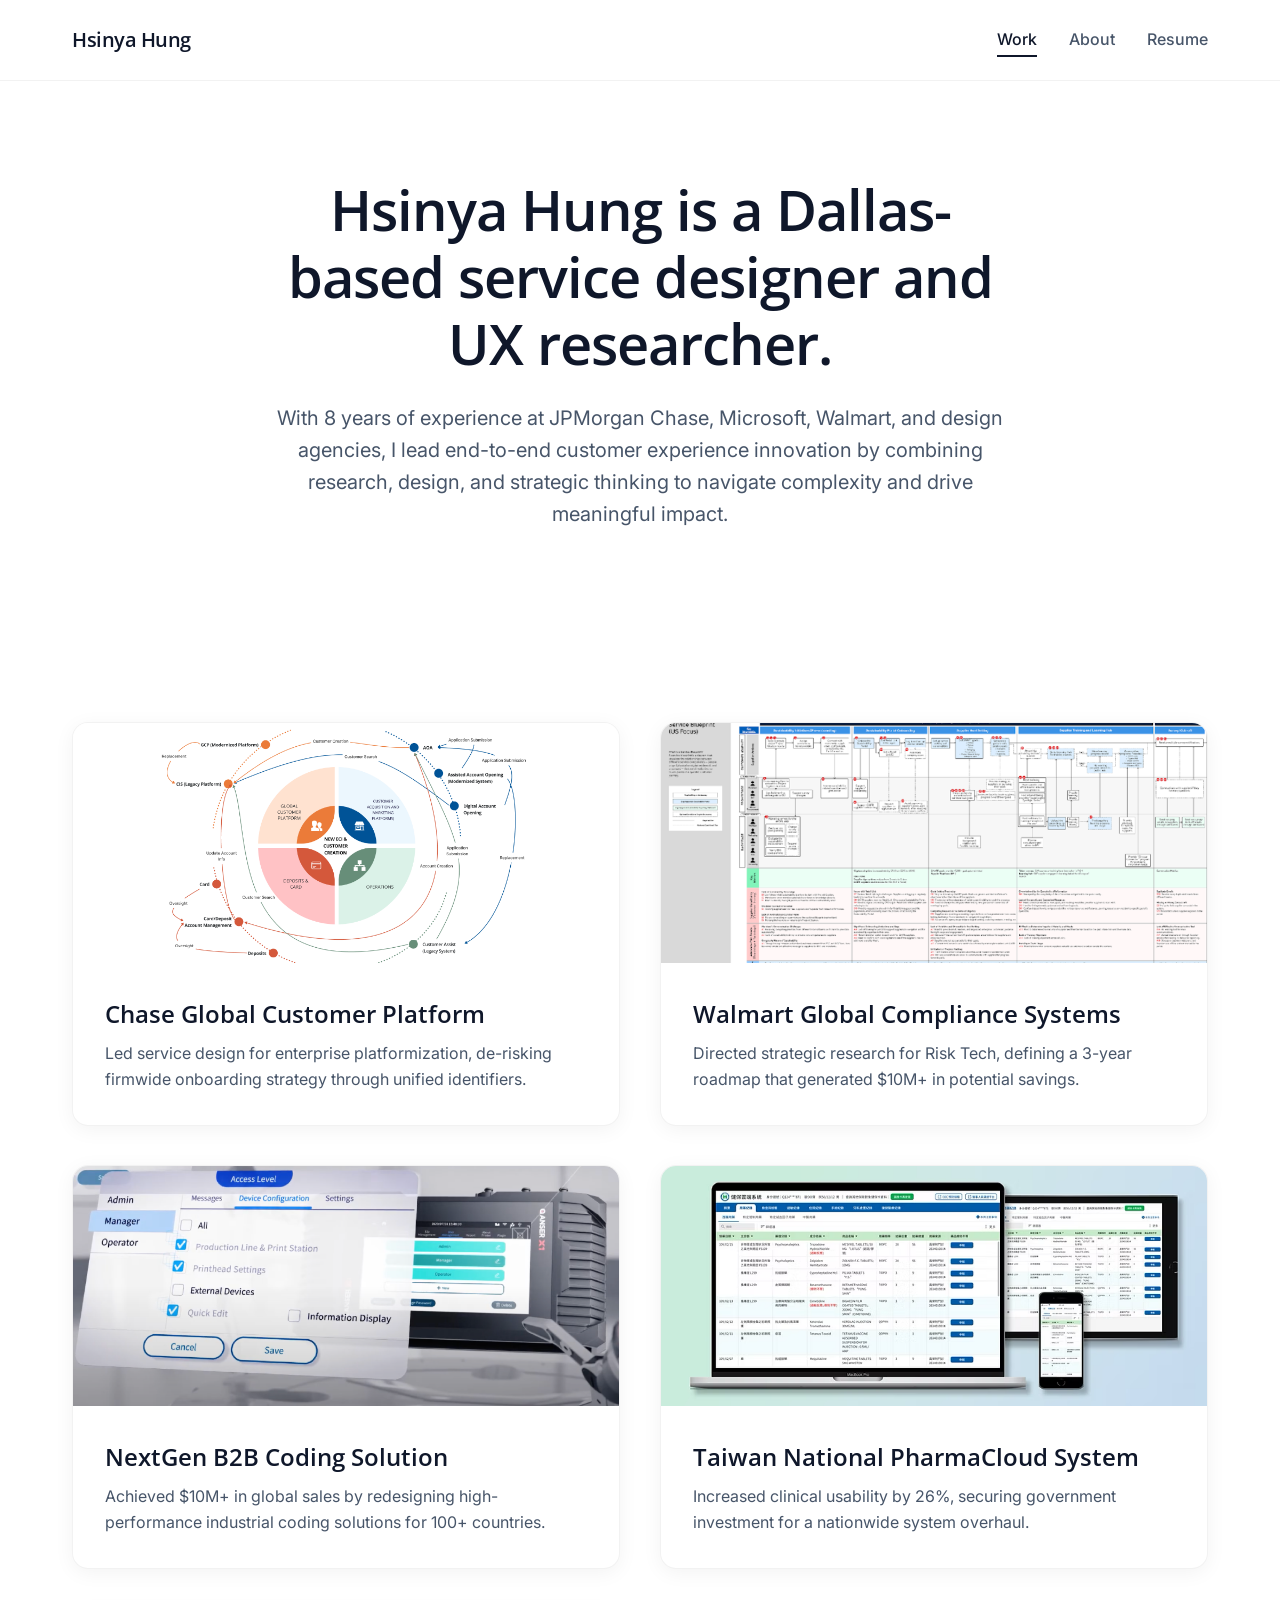
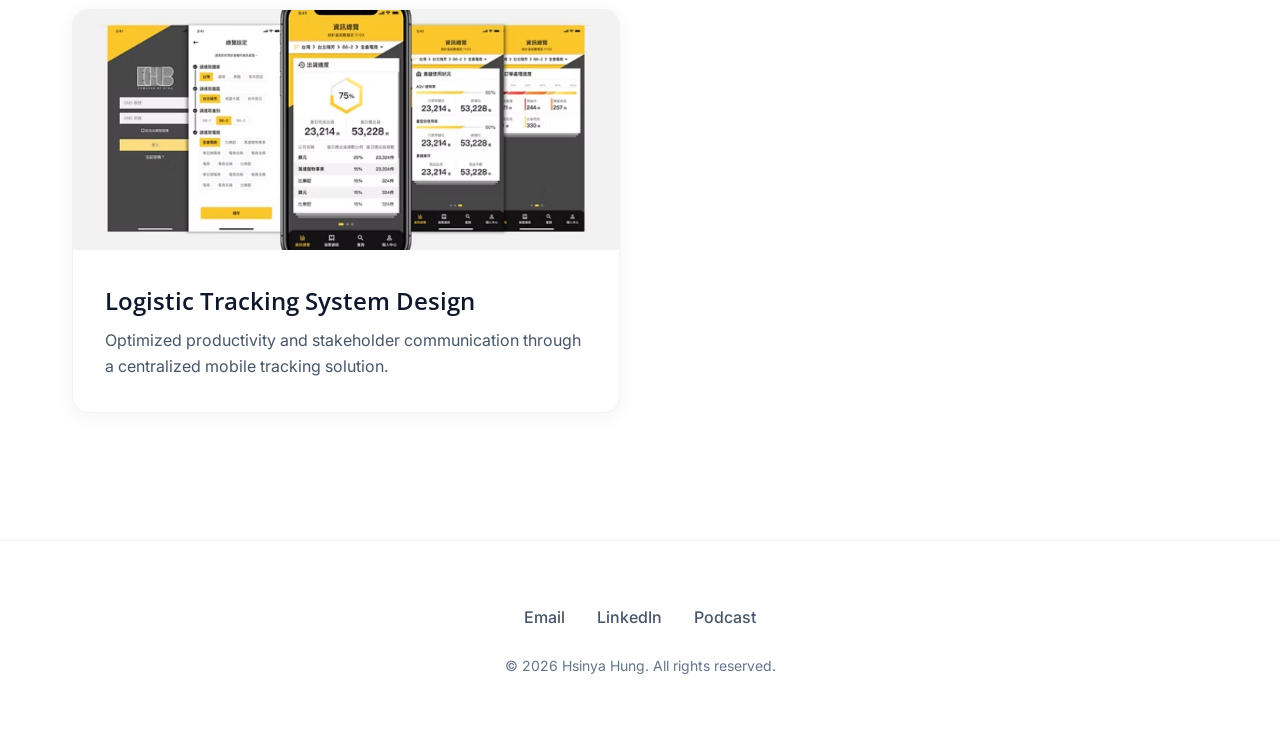
==== commit 4d31cc16: "Implement mobile hamburger menu for better navigation on small screens" ====
--- a/index.html
+++ b/index.html
@@ -13,7 +13,12 @@
     <header>
         <div class="nav-container">
             <a href="index.html" class="logo">Hsinya Hung</a>
-            <nav class="nav-links">
+            <button class="menu-toggle" id="menuToggle" aria-label="Toggle Menu">
+                <span></span>
+                <span></span>
+                <span></span>
+            </button>
+            <nav class="nav-links" id="navLinks">
                 <a href="index.html" class="active">Work</a>
                 <a href="about.html">About</a>
                 <a href="https://drive.google.com/file/d/1snLUCHwC4ZT3te1yVTYGk35-PW96YWZs/view?usp=sharing"
--- a/styles.css
+++ b/styles.css
@@ -79,6 +79,28 @@
   gap: 2rem;
 }
 
+.menu-toggle {
+  display: none;
+  flex-direction: column;
+  justify-content: space-between;
+  width: 24px;
+  height: 18px;
+  background: transparent;
+  border: none;
+  cursor: pointer;
+  padding: 0;
+  z-index: 1100;
+}
+
+.menu-toggle span {
+  display: block;
+  width: 100%;
+  height: 2px;
+  background-color: var(--primary-color);
+  border-radius: 2px;
+  transition: var(--transition);
+}
+
 .nav-links a {
   font-weight: 500;
   font-size: 1rem;
@@ -114,6 +136,7 @@
   max-width: var(--max-width);
   margin: 0 auto;
   padding: 4rem 2rem;
+  overflow: visible;
 }
 
 /* Hero Section */
@@ -144,9 +167,11 @@
   display: grid;
   grid-template-columns: repeat(2, 1fr);
   gap: 2.5rem;
+  overflow: visible;
 }
 
 .project-card {
+  display: block;
   background: var(--bg-color);
   border-radius: 16px;
   overflow: hidden;
@@ -279,11 +304,48 @@
   .about-hero {
     grid-template-columns: 1fr;
   }
+  
+  .menu-toggle {
+    display: flex;
+  }
+
   .nav-links {
-    display: none; /* Add a hamburger menu in script later if needed */
-  }
+    position: fixed;
+    top: 0;
+    right: -100%;
+    width: 80%;
+    height: 100vh;
+    background: var(--bg-color);
+    flex-direction: column;
+    justify-content: center;
+    align-items: center;
+    gap: 3rem;
+    transition: 0.4s ease-in-out;
+    box-shadow: -10px 0 30px rgba(0,0,0,0.05);
+    z-index: 1000;
+  }
+
+  .nav-links.active {
+    right: 0;
+  }
+
+  .nav-links a {
+    font-size: 1.5rem;
+  }
+
   .portfolio-grid {
     grid-template-columns: 1fr;
+  }
+
+  /* Hamburger Animation */
+  .menu-toggle.active span:nth-child(1) {
+    transform: translateY(8px) rotate(45deg);
+  }
+  .menu-toggle.active span:nth-child(2) {
+    opacity: 0;
+  }
+  .menu-toggle.active span:nth-child(3) {
+    transform: translateY(-8px) rotate(-45deg);
   }
 }
 
@@ -292,6 +354,7 @@
   opacity: 0;
   transform: translateY(20px);
   transition: opacity 0.6s ease-out, transform 0.6s ease-out;
+  will-change: opacity, transform;
 }
 
 .fade-in.visible {
